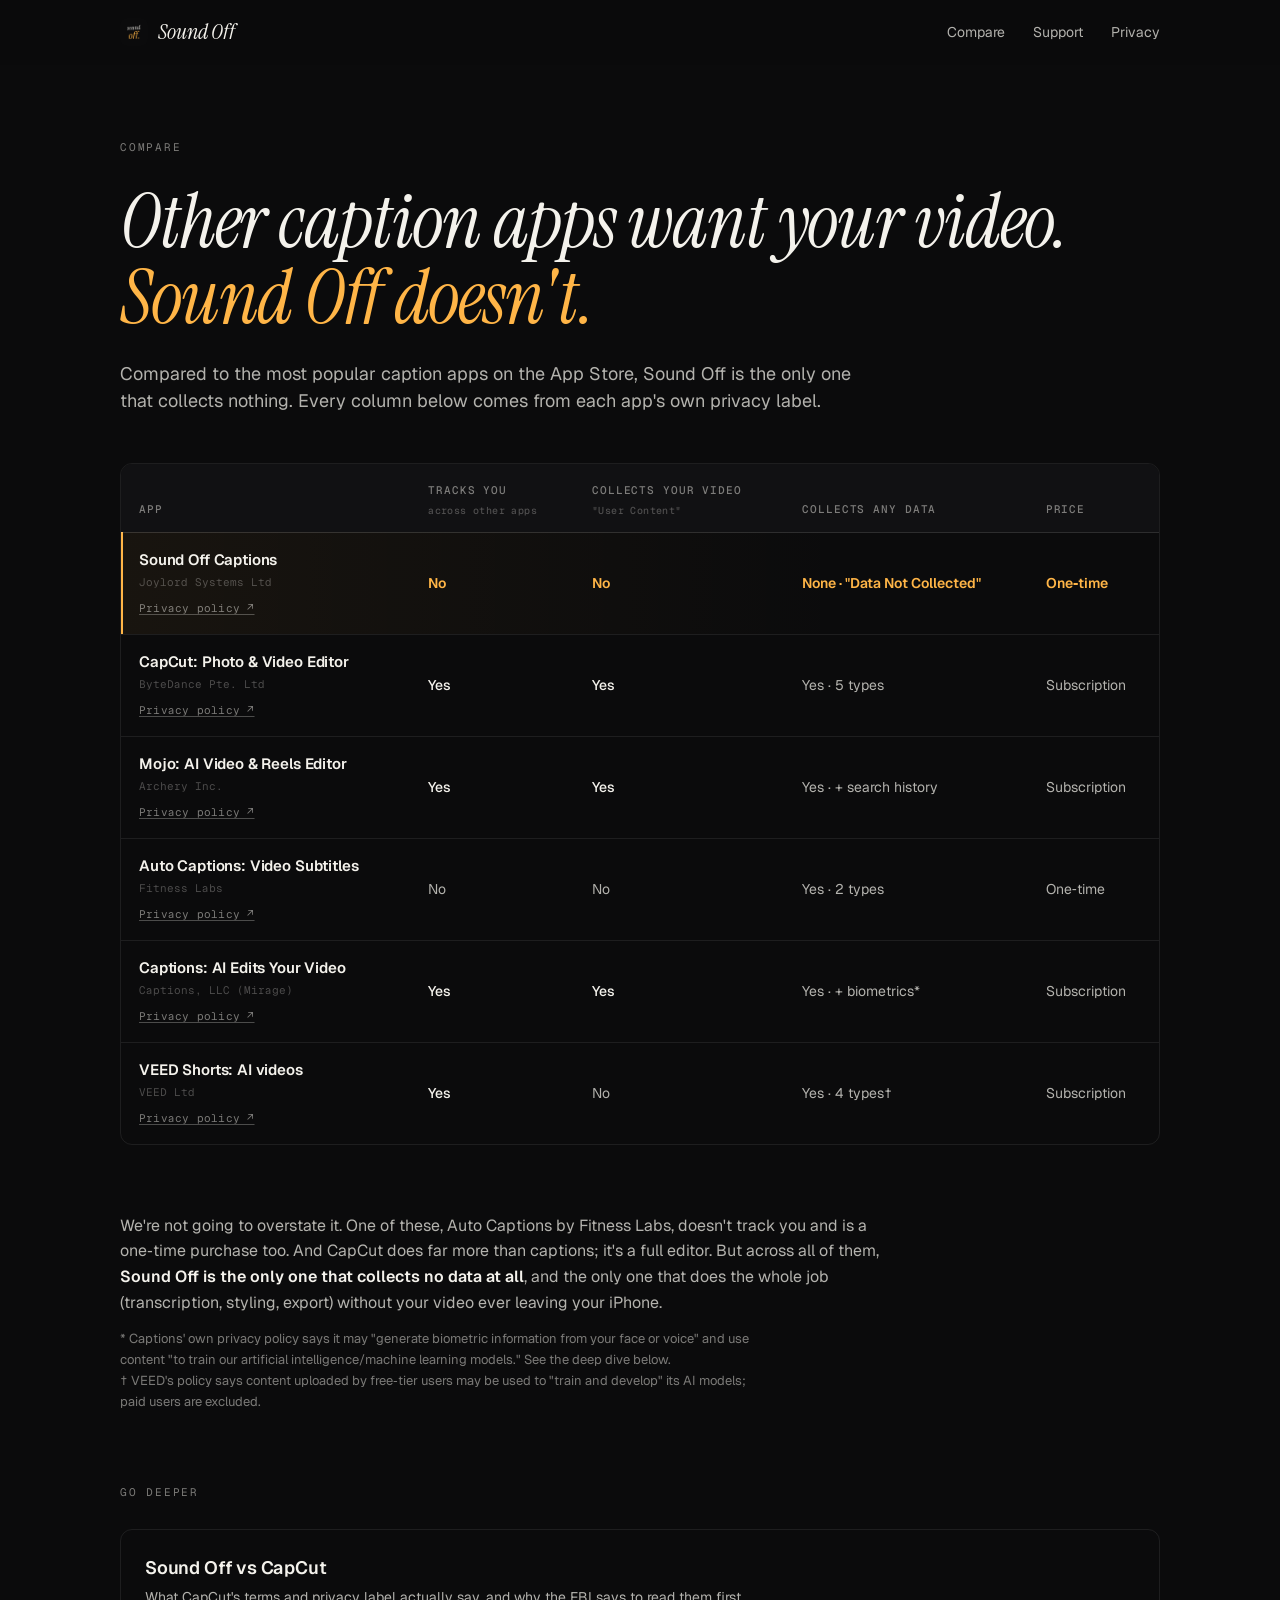
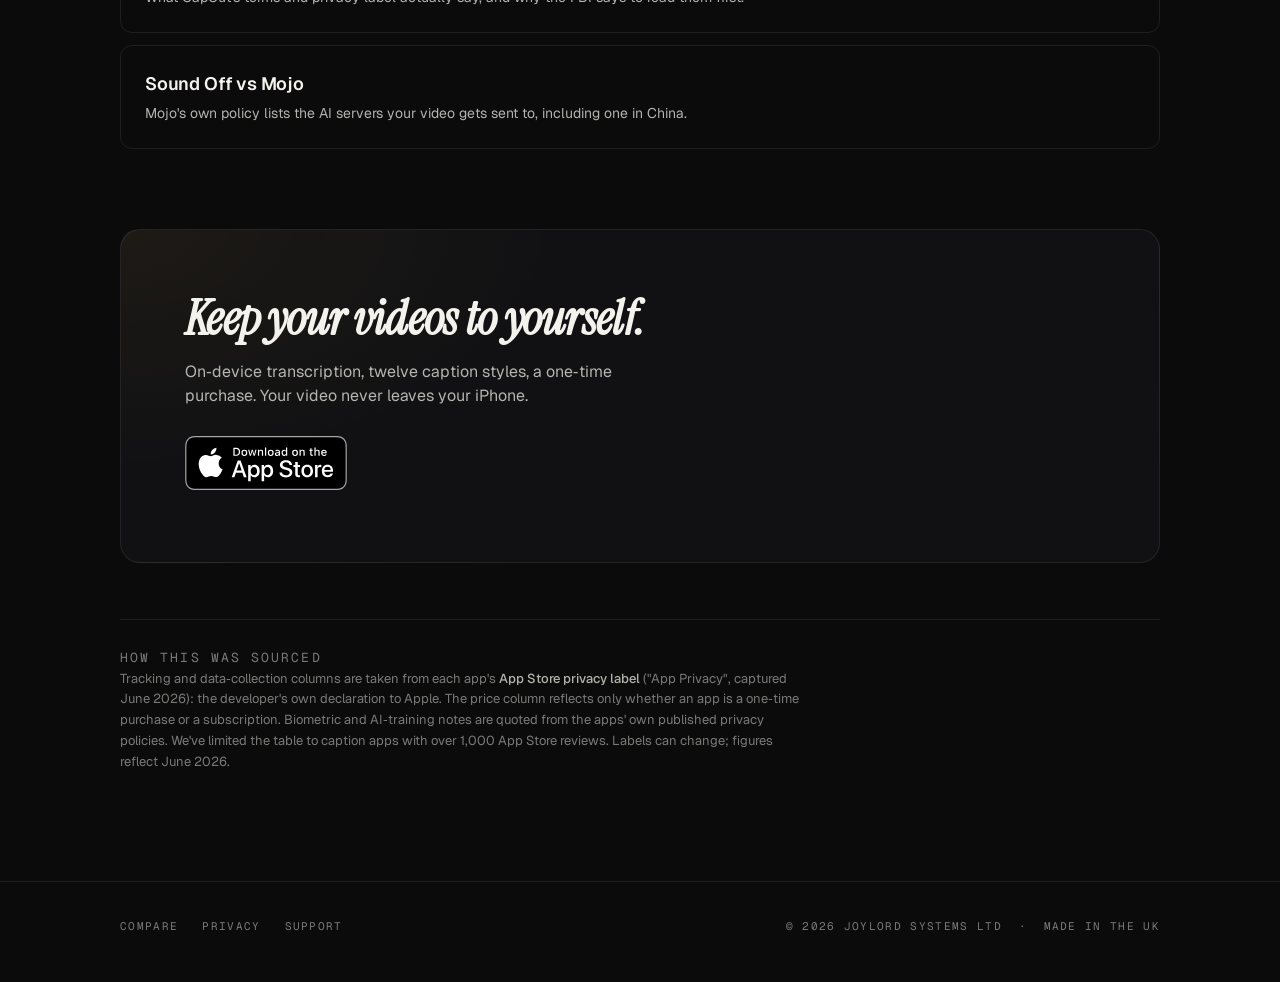
==== compare.html @ c76e5a75 "✨ Add competitor comparison pages: privacy matrix + vs CapCut + vs Mojo compare.html: sourced matrix" ====
<!doctype html>
<html lang="en">
<head>
  <meta charset="utf-8" />
  <meta name="viewport" content="width=device-width, initial-scale=1, viewport-fit=cover" />
  <title>How Sound Off compares to CapCut, Captions, Mojo and other caption apps</title>
  <meta name="description" content="Most caption apps track you, collect your video, or train AI on your content. Sound Off collects nothing and runs on your iPhone. A sourced comparison from each app's own App Store privacy label." />
  <meta name="theme-color" content="#0b0b0c" />

  <link rel="icon" href="app-icon.png" type="image/png" />
  <link rel="apple-touch-icon" href="app-icon.png" />

  <meta property="og:title" content="How Sound Off compares to other caption apps" />
  <meta property="og:description" content="Most caption apps track you, collect your video, or train AI on your content. Sound Off collects nothing. Sourced from each app's own App Store privacy label." />
  <meta property="og:type" content="website" />
  <meta property="og:url" content="https://soundoffcaptions.app/compare.html" />
  <meta name="twitter:card" content="summary" />

  <link rel="preconnect" href="https://fonts.googleapis.com" />
  <link rel="preconnect" href="https://fonts.gstatic.com" crossorigin />
  <link
    href="https://fonts.googleapis.com/css2?family=Geist:wght@400;500;600;700;800&family=Geist+Mono:wght@400;500&family=Instrument+Serif:ital@0;1&display=swap"
    rel="stylesheet"
  />
  <link rel="stylesheet" href="styles.css" />
</head>
<body>

  <header class="topbar">
    <div class="container topbar-inner">
      <a class="brand" href="/" aria-label="Sound Off home">
        <img class="brand-icon" src="app-icon.png" alt="" />
        <span class="brand-name">Sound&nbsp;Off</span>
      </a>
      <nav class="topnav" aria-label="Primary">
        <a href="compare.html" aria-current="page">Compare</a>
        <a href="support.html">Support</a>
        <a href="privacy.html">Privacy</a>
      </nav>
    </div>
  </header>

  <main class="cmp-shell" data-screen-label="Compare">
    <div class="container">

      <!-- Intro -->
      <p class="section-label">Compare</p>
      <h1 class="cmp-headline">Other caption apps want your video.<br /><span class="cmp-accent">Sound Off doesn't.</span></h1>
      <p class="cmp-lede">Compared to the most popular caption apps on the App&nbsp;Store, Sound Off is the only one that collects nothing. Every column below comes from each app's own privacy label.</p>

      <!-- Matrix -->
      <div class="cmp-scroll" role="region" aria-label="Caption app comparison" tabindex="0">
        <table class="cmp-table">
          <thead>
            <tr>
              <th scope="col" class="cmp-app-col">App</th>
              <th scope="col">Tracks you<span class="cmp-th-sub">across other apps</span></th>
              <th scope="col">Collects your video<span class="cmp-th-sub">"User Content"</span></th>
              <th scope="col">Collects any data</th>
              <th scope="col">Price</th>
            </tr>
          </thead>
          <tbody>
            <tr class="cmp-self">
              <th scope="row"><span class="cmp-name">Sound Off Captions</span><span class="cmp-dev">Joylord Systems Ltd</span><a class="cmp-policy" href="privacy.html">Privacy policy &#8599;</a></th>
              <td data-label="Tracks you"><span class="cmp-no">No</span></td>
              <td data-label="Collects your video"><span class="cmp-no">No</span></td>
              <td data-label="Collects any data"><span class="cmp-no">None &middot; "Data Not Collected"</span></td>
              <td data-label="Price"><span class="cmp-no">One&#8209;time</span></td>
            </tr>
            <tr>
              <th scope="row"><span class="cmp-name">CapCut: Photo &amp; Video Editor</span><span class="cmp-dev">ByteDance Pte. Ltd</span><a class="cmp-policy" href="https://www.capcut.com/clause/privacy-policy" target="_blank" rel="noopener">Privacy policy &#8599;</a></th>
              <td data-label="Tracks you"><span class="cmp-yes">Yes</span></td>
              <td data-label="Collects your video"><span class="cmp-yes">Yes</span></td>
              <td data-label="Collects any data">Yes &middot; 5 types</td>
              <td data-label="Price">Subscription</td>
            </tr>
            <tr>
              <th scope="row"><span class="cmp-name">Mojo: AI Video &amp; Reels Editor</span><span class="cmp-dev">Archery Inc.</span><a class="cmp-policy" href="https://mojo-app.com/privacy-policy/" target="_blank" rel="noopener">Privacy policy &#8599;</a></th>
              <td data-label="Tracks you"><span class="cmp-yes">Yes</span></td>
              <td data-label="Collects your video"><span class="cmp-yes">Yes</span></td>
              <td data-label="Collects any data">Yes &middot; + search history</td>
              <td data-label="Price">Subscription</td>
            </tr>
            <tr>
              <th scope="row"><span class="cmp-name">Auto Captions: Video Subtitles</span><span class="cmp-dev">Fitness Labs</span><a class="cmp-policy" href="https://braincake.net/pocketvideo_privacy.html" target="_blank" rel="noopener">Privacy policy &#8599;</a></th>
              <td data-label="Tracks you">No</td>
              <td data-label="Collects your video">No</td>
              <td data-label="Collects any data">Yes &middot; 2 types</td>
              <td data-label="Price">One&#8209;time</td>
            </tr>
            <tr>
              <th scope="row"><span class="cmp-name">Captions: AI Edits Your Video</span><span class="cmp-dev">Captions, LLC (Mirage)</span><a class="cmp-policy" href="https://mirage.app/legal/privacy-policy" target="_blank" rel="noopener">Privacy policy &#8599;</a></th>
              <td data-label="Tracks you"><span class="cmp-yes">Yes</span></td>
              <td data-label="Collects your video"><span class="cmp-yes">Yes</span></td>
              <td data-label="Collects any data">Yes &middot; + biometrics*</td>
              <td data-label="Price">Subscription</td>
            </tr>
            <tr>
              <th scope="row"><span class="cmp-name">VEED Shorts: AI videos</span><span class="cmp-dev">VEED Ltd</span><a class="cmp-policy" href="https://www.veed.io/privacy" target="_blank" rel="noopener">Privacy policy &#8599;</a></th>
              <td data-label="Tracks you"><span class="cmp-yes">Yes</span></td>
              <td data-label="Collects your video">No</td>
              <td data-label="Collects any data">Yes &middot; 4 types&dagger;</td>
              <td data-label="Price">Subscription</td>
            </tr>
          </tbody>
        </table>
      </div>

      <!-- Honest caveat -->
      <div class="cmp-fair">
        <p>We're not going to overstate it. One of these, Auto Captions by Fitness Labs, doesn't track you and is a one&#8209;time purchase too. And CapCut does far more than captions; it's a full editor. But across all of them, <strong>Sound Off is the only one that collects no data at all</strong>, and the only one that does the whole job (transcription, styling, export) without your video ever leaving your iPhone.</p>
        <p class="cmp-fair-note">* Captions' own privacy policy says it may "generate biometric information from your face or voice" and use content "to train our artificial intelligence/machine learning models." See the deep dive below.<br />&dagger; VEED's policy says content uploaded by free&#8209;tier users may be used to "train and develop" its AI models; paid users are excluded.</p>
      </div>

      <!-- Deep dives -->
      <div class="cmp-deeper">
        <h2 class="section-label">Go deeper</h2>
        <a class="cmp-link-row" href="vs-capcut.html">
          <span class="cmp-link-title">Sound Off vs CapCut</span>
          <span class="cmp-link-sub">What CapCut's terms and privacy label actually say, and why the FBI says to read them first.</span>
        </a>
        <a class="cmp-link-row" href="vs-mojo.html">
          <span class="cmp-link-title">Sound Off vs Mojo</span>
          <span class="cmp-link-sub">Mojo's own policy lists the AI servers your video gets sent to, including one in China.</span>
        </a>
      </div>

      <!-- CTA -->
      <section class="cmp-cta">
        <h2 class="cmp-cta-headline">Keep your videos to yourself.</h2>
        <p class="cmp-cta-sub">On&#8209;device transcription, twelve caption styles, a one&#8209;time purchase. Your video never leaves your iPhone.</p>
        <a class="appstore-badge" href="https://apps.apple.com/app/id6768448442" aria-label="Download Sound Off on the App Store">
          <img src="appstore-badge.svg" alt="Download on the App Store" width="162" height="54" />
        </a>
      </section>

      <!-- Sources -->
      <div class="cmp-sources">
        <p class="cmp-sources-label">How this was sourced</p>
        <p>Tracking and data&#8209;collection columns are taken from each app's <strong>App&nbsp;Store privacy label</strong> ("App Privacy", captured June&nbsp;2026): the developer's own declaration to Apple. The price column reflects only whether an app is a one&#8209;time purchase or a subscription. Biometric and AI&#8209;training notes are quoted from the apps' own published privacy policies. We've limited the table to caption apps with over 1,000 App&nbsp;Store reviews. Labels can change; figures reflect June&nbsp;2026.</p>
      </div>

    </div>
  </main>

  <footer class="footer">
    <div class="container footer-inner">
      <ul class="footer-links" style="list-style:none;margin:0;padding:0;">
        <li><a href="compare.html">Compare</a></li>
        <li><a href="privacy.html">Privacy</a></li>
        <li><a href="support.html">Support</a></li>
      </ul>
      <span>&copy; 2026 Joylord Systems Ltd&nbsp;&nbsp;&middot;&nbsp;&nbsp;Made in the UK</span>
    </div>
  </footer>

</body>
</html>
---- styles.css ----
/* SoundOff, soundoffcaptions.app
   Brand tokens lifted from design_handoff_clip_mvp/README.md.
   Plain CSS. No JS. No frameworks. */

:root {
  /* Colors */
  --bg:        #0b0b0c;
  --bg-1:      #111113;
  --bg-2:      #17171a;
  --bg-3:      #1f1f23;
  --line:      #ffffff14;   /* 0.08 */
  --line-2:    #ffffff24;   /* 0.14 */
  --ink:       #f4f2ec;
  --ink-2:     #f4f2ecb8;   /* 0.72 */
  --ink-3:     #f4f2ec7a;   /* 0.48 */
  --ink-4:     #f4f2ec47;   /* 0.28 */
  --accent:    #ffb547;
  --accent-ink:#111113;
  --pop:       #ffd83c;     /* caption emphasis */

  /* Radii */
  --r-chip:   4px;
  --r-input:  8px;
  --r-card:   12px;
  --r-sheet:  16px;
  --r-modal:  20px;

  /* Type */
  --sans:  "Geist", system-ui, -apple-system, "Helvetica Neue", Arial, sans-serif;
  --mono:  "Geist Mono", ui-monospace, "SF Mono", Menlo, Consolas, monospace;
  --serif: "Instrument Serif", "Iowan Old Style", "Georgia", serif;

  /* Spacing rhythm */
  --pad-x: clamp(20px, 4vw, 40px);
  --col-max: 1120px;
}

* { box-sizing: border-box; }
html, body { margin: 0; padding: 0; }
html { -webkit-text-size-adjust: 100%; }
body {
  background: var(--bg);
  color: var(--ink);
  font-family: var(--sans);
  font-size: 17px;
  line-height: 1.5;
  font-feature-settings: "ss01", "cv11";
  -webkit-font-smoothing: antialiased;
  -moz-osx-font-smoothing: grayscale;
  text-rendering: optimizeLegibility;
}

a { color: inherit; text-decoration: none; }
a:hover { color: var(--accent); }

img, svg { display: block; max-width: 100%; }

/* ---------- Layout shell ---------- */
.container {
  width: 100%;
  max-width: var(--col-max);
  margin: 0 auto;
  padding-left: var(--pad-x);
  padding-right: var(--pad-x);
}

/* ---------- Top bar ---------- */
.topbar {
  position: sticky;
  top: 0;
  z-index: 10;
  background: color-mix(in srgb, var(--bg) 88%, transparent);
  backdrop-filter: saturate(140%) blur(10px);
  -webkit-backdrop-filter: saturate(140%) blur(10px);
  border-bottom: 1px solid transparent;
}
.topbar-inner {
  display: flex;
  align-items: center;
  justify-content: space-between;
  height: 64px;
}
.brand {
  display: inline-flex;
  align-items: center;
  gap: 10px;
  color: var(--ink);
}
.brand-icon {
  width: 28px;
  height: 28px;
  border-radius: 7px;
  display: inline-block;
  flex: none;
  object-fit: cover;
}
.brand-name {
  font-family: var(--serif);
  font-style: italic;
  font-size: 22px;
  line-height: 1;
  letter-spacing: -0.005em;
  color: var(--ink);
}
.topnav {
  display: flex;
  gap: 28px;
  align-items: center;
  font-size: 14px;
  color: var(--ink-2);
}
.topnav a:hover { color: var(--accent); }

/* ---------- Hero ---------- */
.hero {
  padding-top: clamp(56px, 9vh, 120px);
  padding-bottom: clamp(56px, 8vh, 96px);
  min-height: 88vh;
  display: flex;
  align-items: center;
}
.hero-grid {
  display: grid;
  grid-template-columns: 1.05fr 0.95fr;
  gap: clamp(40px, 6vw, 96px);
  align-items: center;
  width: 100%;
}
.hero-eyebrow {
  font-family: var(--mono);
  font-size: 11px;
  letter-spacing: 0.16em;
  text-transform: uppercase;
  color: var(--ink-3);
  margin-bottom: 28px;
}
.wordmark {
  font-family: var(--serif);
  font-style: italic;
  font-weight: 400;
  font-size: clamp(72px, 11vw, 132px);
  line-height: 0.92;
  letter-spacing: -0.015em;
  color: var(--ink);
  margin: 0 0 28px;
}
.wordmark .amp { color: var(--accent); }
.hero-tagline {
  font-size: clamp(20px, 2.1vw, 26px);
  line-height: 1.35;
  letter-spacing: -0.01em;
  color: var(--ink);
  max-width: 28ch;
  margin: 0 0 14px;
  text-wrap: balance;
}
.hero-sub {
  font-size: 16px;
  color: var(--ink-2);
  max-width: 38ch;
  margin: 0 0 40px;
}
.hero-ctas {
  display: flex;
  flex-wrap: wrap;
  align-items: center;
  gap: 20px;
}
.appstore-badge {
  display: inline-block;
  height: 54px;
  border-radius: 10px;
  transition: transform 0.2s ease, filter 0.2s ease;
}
.appstore-badge:hover { transform: translateY(-1px); filter: brightness(1.05); }
.hero-price {
  font-family: var(--mono);
  font-size: 11px;
  letter-spacing: 0.16em;
  text-transform: uppercase;
  color: var(--ink-3);
}
.hero-price strong {
  color: var(--ink-2);
  font-weight: 500;
}

/* ---------- Phone mockup ---------- */
.phone-wrap {
  display: flex;
  justify-content: center;
  align-items: center;
  position: relative;
}
.phone-wrap::before {
  /* soft warm halo behind the device, sits at the bottom-left like raking light */
  content: "";
  position: absolute;
  inset: 0;
  background: radial-gradient(48% 38% at 30% 70%, #ffb54720, transparent 70%);
  filter: blur(20px);
  z-index: 0;
  pointer-events: none;
}
.phone {
  position: relative;
  z-index: 1;
  width: 320px;
  height: 660px;
  background: #050505;
  border-radius: 46px;
  padding: 11px;
  box-shadow:
    0 0 0 1px #ffffff10,
    0 30px 60px -20px rgba(0,0,0,0.7),
    0 14px 32px -16px rgba(0,0,0,0.6);
}
.phone-screen {
  position: relative;
  width: 100%;
  height: 100%;
  background: var(--bg);
  border-radius: 36px;
  overflow: hidden;
  display: flex;
  flex-direction: column;
}
.phone-screenshot {
  width: 100%;
  height: 100%;
  object-fit: cover;
  display: block;
}
.phone-status {
  height: 44px;
  position: relative;
  padding: 0 24px;
  display: flex;
  align-items: center;
  justify-content: space-between;
  font-family: var(--sans);
  font-weight: 600;
  font-size: 13px;
  color: var(--ink);
  flex: none;
}
.phone-notch {
  position: absolute;
  left: 50%;
  top: 9px;
  transform: translateX(-50%);
  width: 96px;
  height: 28px;
  background: #000;
  border-radius: 16px;
}
.phone-status-icons {
  display: flex;
  gap: 5px;
  align-items: center;
  color: var(--ink);
}
.phone-status-icons .bars,
.phone-status-icons .wifi,
.phone-status-icons .batt {
  display: inline-block;
}
.phone-status-icons .batt {
  width: 22px;
  height: 11px;
  border: 1px solid var(--ink);
  border-radius: 3px;
  position: relative;
  padding: 1px;
}
.phone-status-icons .batt::before {
  content: "";
  display: block;
  width: 70%;
  height: 100%;
  background: var(--ink);
  border-radius: 1px;
}
.phone-status-icons .batt::after {
  content: "";
  position: absolute;
  right: -3px;
  top: 3px;
  width: 2px;
  height: 5px;
  background: var(--ink);
  border-radius: 0 1px 1px 0;
}

/* Editor, top bar */
.ed-topbar {
  display: flex;
  align-items: center;
  justify-content: space-between;
  padding: 10px 14px;
  flex: none;
}
.ed-back {
  color: var(--ink-2);
  font-size: 20px;
  line-height: 1;
}
.ed-projname {
  font-family: var(--sans);
  font-weight: 600;
  font-size: 14px;
  letter-spacing: -0.005em;
  color: var(--ink);
}
.ed-export {
  font-family: var(--sans);
  font-weight: 600;
  font-size: 12px;
  background: var(--accent);
  color: var(--accent-ink);
  padding: 6px 11px;
  border-radius: 999px;
  letter-spacing: -0.005em;
}

/* Editor, video preview */
.ed-video {
  position: relative;
  margin: 4px 12px 0;
  border-radius: 14px;
  overflow: hidden;
  flex: 1 1 auto;
  background:
    radial-gradient(60% 50% at 50% 35%, #2a2018 0%, #0a0a0a 70%);
}
/* Procedural talking-head poster: shoulders + head silhouette + warm key light */
.ed-poster {
  position: absolute;
  inset: 0;
  background:
    radial-gradient(38% 28% at 50% 36%, #c79068 0%, #6a4a36 35%, transparent 70%),
    radial-gradient(60% 50% at 50% 110%, #2b211a 0%, transparent 60%),
    linear-gradient(180deg, #1a1310 0%, #0a0808 100%);
}
.ed-poster::before {
  /* head silhouette */
  content: "";
  position: absolute;
  left: 50%;
  top: 26%;
  transform: translateX(-50%);
  width: 86px;
  height: 102px;
  border-radius: 50% 50% 46% 46% / 55% 55% 45% 45%;
  background: radial-gradient(50% 50% at 35% 35%, #9a6a48 0%, #5a3a26 70%, #2a1c12 100%);
  box-shadow: inset -10px -6px 24px #1a0e08;
}
.ed-poster::after {
  /* shoulders */
  content: "";
  position: absolute;
  left: 50%;
  bottom: -12%;
  transform: translateX(-50%);
  width: 220%;
  height: 60%;
  border-radius: 50% 50% 0 0;
  background: linear-gradient(180deg, #1a1410 0%, #0c0907 100%);
}
.ed-vignette {
  position: absolute;
  inset: 0;
  background: radial-gradient(80% 60% at 50% 40%, transparent 60%, rgba(0,0,0,0.55) 100%);
  pointer-events: none;
}

/* Caption overlay, Pop Yellow */
.ed-caption {
  position: absolute;
  left: 50%;
  bottom: 32%;
  transform: translateX(-50%);
  display: flex;
  flex-wrap: wrap;
  justify-content: center;
  gap: 6px;
  width: 86%;
  font-family: var(--sans);
  font-weight: 800;
  font-size: 26px;
  line-height: 1;
  letter-spacing: -0.02em;
  text-transform: uppercase;
  color: #fff;
  filter: drop-shadow(0 2px 0 rgba(0,0,0,0.6));
}
.ed-caption span {
  -webkit-text-stroke: 2px #000;
  paint-order: stroke fill;
  display: inline-block;
}
.ed-caption span.active {
  color: var(--pop);
  transform: scale(1.08);
}

/* Scrubber */
.ed-scrub {
  position: absolute;
  left: 12px;
  right: 12px;
  bottom: 12px;
  display: flex;
  align-items: center;
  gap: 10px;
  padding: 8px 12px;
  background: rgba(10,10,10,0.6);
  backdrop-filter: blur(8px);
  -webkit-backdrop-filter: blur(8px);
  border-radius: 999px;
  border: 1px solid #ffffff14;
}
.ed-play {
  width: 18px;
  height: 18px;
  border-radius: 50%;
  display: grid;
  place-items: center;
  flex: none;
  color: var(--ink);
}
.ed-play::before {
  content: "";
  width: 0;
  height: 0;
  border-left: 8px solid currentColor;
  border-top: 5px solid transparent;
  border-bottom: 5px solid transparent;
  margin-left: 2px;
}
.ed-track {
  position: relative;
  flex: 1 1 auto;
  height: 4px;
  background: #ffffff1f;
  border-radius: 2px;
}
.ed-track::before {
  content: "";
  position: absolute;
  inset: 0 62% 0 0;
  background: var(--ink);
  border-radius: 2px;
}
.ed-thumb {
  position: absolute;
  left: 38%;
  top: 50%;
  width: 9px;
  height: 9px;
  border-radius: 50%;
  background: #fff;
  transform: translate(-50%, -50%);
  box-shadow: 0 0 0 1.5px rgba(0,0,0,0.5);
}
.ed-time {
  font-family: var(--mono);
  font-size: 10px;
  letter-spacing: 0.04em;
  color: var(--ink-2);
  flex: none;
}

/* Transcript + style strips beneath video */
.ed-strips {
  flex: none;
  padding: 12px 12px 14px;
  display: flex;
  flex-direction: column;
  gap: 10px;
  overflow: hidden;
}
.ed-transcript {
  display: flex;
  gap: 6px;
  overflow: hidden;
}
.ed-chunk {
  font-family: var(--sans);
  font-weight: 500;
  font-size: 12px;
  color: var(--ink-2);
  padding: 6px 10px;
  border-radius: 999px;
  background: var(--bg-2);
  border: 0.5px solid var(--line);
  white-space: nowrap;
}
.ed-chunk.sel {
  color: var(--ink);
  border-color: var(--accent);
  background: #ffb54712;
}
.ed-style-row {
  display: flex;
  gap: 8px;
  overflow: hidden;
}
.ed-style-tile {
  flex: none;
  width: 84px;
  height: 56px;
  border-radius: 8px;
  background: #15110b;
  border: 0.5px solid var(--line);
  position: relative;
  display: grid;
  place-items: center;
  font-family: var(--sans);
  font-weight: 800;
  font-size: 12px;
  letter-spacing: -0.02em;
  color: #fff;
  text-transform: uppercase;
  -webkit-text-stroke: 1.4px #000;
  paint-order: stroke fill;
}
.ed-style-tile.active { border-color: var(--accent); }
.ed-style-tile .pop { color: var(--pop); }
.ed-style-tile.kara {
  background: #0d1316;
  color: #fff;
  -webkit-text-stroke: 0;
}
.ed-style-tile.kara .hl { color: #7be8ff; }
.ed-style-tile.mini {
  background: #0e0e10;
  font-size: 9px;
  letter-spacing: 0;
  text-transform: none;
  -webkit-text-stroke: 0;
  font-weight: 500;
  color: var(--ink-2);
}

/* Phone home indicator */
.phone-home {
  position: absolute;
  left: 50%;
  bottom: 6px;
  transform: translateX(-50%);
  width: 110px;
  height: 4px;
  border-radius: 2px;
  background: var(--ink);
  opacity: 0.85;
}

/* ---------- On-device strip (under hero) ---------- */
.ondevice {
  border-top: 1px solid var(--line);
  border-bottom: 1px solid var(--line);
}
.ondevice-inner {
  display: flex;
  align-items: center;
  justify-content: center;
  gap: 36px;
  flex-wrap: wrap;
  padding: 22px 0;
  font-family: var(--mono);
  font-size: 11px;
  letter-spacing: 0.16em;
  text-transform: uppercase;
  color: var(--ink-3);
}
.ondevice-inner .dot {
  width: 4px;
  height: 4px;
  background: var(--ink-4);
  border-radius: 50%;
  display: inline-block;
}

/* ---------- Features ---------- */
.features {
  padding: clamp(96px, 14vh, 160px) 0 clamp(80px, 12vh, 140px);
}
.section-label {
  font-family: var(--mono);
  font-size: 11px;
  letter-spacing: 0.16em;
  text-transform: uppercase;
  color: var(--ink-3);
  margin-bottom: 28px;
}
.section-lede {
  font-family: var(--serif);
  font-style: italic;
  font-size: clamp(32px, 4.4vw, 52px);
  line-height: 1.08;
  letter-spacing: -0.015em;
  color: var(--ink);
  max-width: 22ch;
  margin: 0 0 80px;
  text-wrap: balance;
}
.feature-grid {
  display: grid;
  grid-template-columns: repeat(3, 1fr);
  gap: clamp(28px, 4vw, 56px);
  align-items: start;
}
.feature {
  display: flex;
  flex-direction: column;
  gap: 16px;
  padding-top: 24px;
  border-top: 1px solid var(--line);
}
.feature-num {
  font-family: var(--mono);
  font-size: 11px;
  letter-spacing: 0.16em;
  color: var(--ink-3);
}
.feature-title {
  font-family: var(--sans);
  font-weight: 600;
  font-size: 22px;
  line-height: 1.2;
  letter-spacing: -0.015em;
  color: var(--ink);
  margin: 0;
}
.feature-title .accent-underline {
  background-image: linear-gradient(var(--accent), var(--accent));
  background-repeat: no-repeat;
  background-size: 100% 2px;
  background-position: 0 100%;
  padding-bottom: 2px;
}
.feature-body {
  font-size: 15px;
  line-height: 1.5;
  color: var(--ink-2);
  margin: 0;
  max-width: 32ch;
}

/* ---------- CTA band ---------- */
.cta {
  padding: clamp(80px, 12vh, 140px) 0;
  border-top: 1px solid var(--line);
  text-align: left;
}
.cta-inner {
  display: grid;
  grid-template-columns: 1.1fr 1fr;
  gap: clamp(40px, 6vw, 96px);
  align-items: center;
}
.cta-headline {
  font-family: var(--serif);
  font-style: italic;
  font-size: clamp(40px, 5.4vw, 68px);
  line-height: 1.02;
  letter-spacing: -0.02em;
  color: var(--ink);
  margin: 0 0 24px;
  text-wrap: balance;
}
.cta-sub {
  font-size: 17px;
  color: var(--ink-2);
  max-width: 36ch;
  margin: 0 0 32px;
}
.cta-row {
  display: flex;
  flex-wrap: wrap;
  gap: 24px;
  align-items: center;
}
.cta-price {
  display: flex;
  flex-direction: column;
  gap: 6px;
  align-items: flex-end;
  text-align: right;
}
.cta-price-amount {
  font-family: var(--sans);
  font-weight: 600;
  font-size: clamp(48px, 6.5vw, 84px);
  line-height: 1;
  color: var(--ink);
  letter-spacing: -0.02em;
}
.cta-price-meta {
  font-family: var(--mono);
  font-size: 11px;
  letter-spacing: 0.16em;
  text-transform: uppercase;
  color: var(--ink-3);
}

/* ---------- Footer ---------- */
.footer {
  border-top: 1px solid var(--line);
  padding: 36px 0 48px;
}

/* ---------- Doc pages (privacy / support) ---------- */
.doc-shell {
  padding: clamp(56px, 9vh, 120px) 0 clamp(80px, 12vh, 140px);
}
.doc {
  max-width: 640px;
  margin: 0 auto;
}
.doc-eyebrow {
  font-family: var(--mono);
  font-size: 11px;
  letter-spacing: 0.16em;
  text-transform: uppercase;
  color: var(--ink-3);
  margin: 0 0 24px;
}
.doc h1 {
  font-family: var(--serif);
  font-style: italic;
  font-weight: 400;
  font-size: clamp(56px, 8vw, 88px);
  line-height: 0.95;
  letter-spacing: -0.015em;
  color: var(--ink);
  margin: 0 0 14px;
}
.doc-meta {
  font-family: var(--mono);
  font-size: 11px;
  letter-spacing: 0.14em;
  text-transform: uppercase;
  color: var(--ink-3);
  margin: 0 0 40px;
}
.doc-lede {
  font-size: 20px;
  line-height: 1.45;
  letter-spacing: -0.005em;
  color: var(--ink);
  margin: 0 0 56px;
  text-wrap: pretty;
  padding-bottom: 40px;
  border-bottom: 1px solid var(--line);
}
.doc h2 {
  font-family: var(--sans);
  font-weight: 600;
  font-size: 22px;
  line-height: 1.25;
  letter-spacing: -0.015em;
  color: var(--ink);
  margin: 56px 0 16px;
  /* Pad scroll-target so the sticky topbar (64px) doesn't cover it */
  scroll-margin-top: 84px;
}
.doc h2:first-of-type { margin-top: 0; }
.doc p {
  font-size: 16px;
  line-height: 1.6;
  color: var(--ink-2);
  margin: 0 0 16px;
  text-wrap: pretty;
}
.doc p strong { color: var(--ink); font-weight: 500; }
.doc a {
  color: var(--ink);
  text-decoration: underline;
  text-decoration-color: var(--ink-3);
  text-underline-offset: 3px;
  text-decoration-thickness: 1px;
}
.doc a:hover {
  color: var(--accent);
  text-decoration-color: var(--accent);
}
.doc ul {
  margin: 0 0 16px;
  padding: 0;
  list-style: none;
}
.doc ul li {
  font-size: 16px;
  line-height: 1.55;
  color: var(--ink-2);
  padding-left: 22px;
  position: relative;
  margin-bottom: 12px;
}
.doc ul li::before {
  content: "";
  position: absolute;
  left: 4px;
  top: 0.7em;
  width: 6px;
  height: 1px;
  background: var(--ink-4);
}

/* Support mini-nav (anchored question list) */
.doc-nav {
  margin: 0 0 64px;
  padding: 28px 0;
  border-top: 1px solid var(--line);
  border-bottom: 1px solid var(--line);
}
.doc-nav-label {
  font-family: var(--mono);
  font-size: 11px;
  letter-spacing: 0.16em;
  text-transform: uppercase;
  color: var(--ink-3);
  margin: 0 0 18px;
}
.doc-nav ol {
  list-style: none;
  margin: 0;
  padding: 0;
  display: grid;
  grid-template-columns: auto 1fr;
  column-gap: 16px;
  row-gap: 10px;
}
.doc-nav ol li {
  display: contents;
}
.doc-nav ol .num {
  font-family: var(--mono);
  font-size: 11px;
  letter-spacing: 0.12em;
  color: var(--ink-4);
  padding-top: 4px;
  text-align: right;
}
.doc-nav ol a {
  font-family: var(--sans);
  font-size: 15px;
  line-height: 1.45;
  color: var(--ink-2);
  text-decoration: none;
  letter-spacing: -0.005em;
}
.doc-nav ol a:hover { color: var(--accent); }

/* FAQ question = doc h2 styled normally; preserve scroll offset already set. */
.doc .faq + .faq { margin-top: 56px; }
.doc .faq h2 { margin-top: 0; }

@media (max-width: 560px) {
  .doc h1 { font-size: 48px; }
  .doc-lede { font-size: 18px; }
  .doc-nav ol { grid-template-columns: 1fr; }
  .doc-nav ol .num { display: none; }
}
.footer-inner {
  display: flex;
  align-items: center;
  justify-content: space-between;
  gap: 24px;
  flex-wrap: wrap;
  font-family: var(--mono);
  font-size: 11px;
  letter-spacing: 0.12em;
  text-transform: uppercase;
  color: var(--ink-3);
}
.footer-links {
  display: flex;
  gap: 24px;
}
.footer-links a:hover { color: var(--accent); }

/* ---------- Responsive ---------- */
@media (max-width: 900px) {
  .hero-grid {
    grid-template-columns: 1fr;
    gap: 56px;
  }
  .hero {
    min-height: 0;
    padding-top: 48px;
    padding-bottom: 64px;
  }
  .feature-grid {
    grid-template-columns: 1fr;
    gap: 28px;
  }
  .feature { padding-top: 20px; }
  .cta-inner {
    grid-template-columns: 1fr;
    gap: 40px;
  }
  .cta-price { align-items: flex-start; text-align: left; }
  .footer-inner { flex-direction: column; align-items: flex-start; }
  .topnav { gap: 20px; }
}

@media (max-width: 560px) {
  .wordmark { font-size: clamp(64px, 18vw, 96px); }
  .hero-tagline { font-size: 22px; }
  .ondevice-inner { gap: 18px; }
  .ondevice-inner .dot { display: none; }
  .phone {
    width: 280px;
    height: 580px;
    border-radius: 40px;
    padding: 9px;
  }
  .phone-screen { border-radius: 32px; }
  .ed-caption { font-size: 22px; }
}

/* ---------- Compare page ---------- */
.cmp-shell { padding: clamp(48px, 7vh, 96px) 0 clamp(80px, 12vh, 140px); }
.cmp-headline {
  font-family: var(--serif);
  font-style: italic;
  font-weight: 400;
  font-size: clamp(40px, 6vw, 76px);
  line-height: 1.0;
  letter-spacing: -0.015em;
  color: var(--ink);
  margin: 0 0 24px;
  text-wrap: balance;
}
.cmp-accent { color: var(--accent); }
.cmp-lede {
  font-size: 18px;
  line-height: 1.55;
  color: var(--ink-2);
  max-width: 62ch;
  margin: 0 0 48px;
  text-wrap: pretty;
}

/* Matrix */
.cmp-scroll {
  overflow-x: auto;
  -webkit-overflow-scrolling: touch;
  border: 1px solid var(--line);
  border-radius: var(--r-card);
}
.cmp-table {
  width: 100%;
  border-collapse: collapse;
  font-size: 14px;
  min-width: 720px;
}
.cmp-table thead th {
  text-align: left;
  vertical-align: bottom;
  font-family: var(--mono);
  font-weight: 500;
  font-size: 11px;
  letter-spacing: 0.08em;
  text-transform: uppercase;
  color: var(--ink-3);
  padding: 18px 18px 14px;
  border-bottom: 1px solid var(--line-2);
  background: var(--bg-1);
}
.cmp-th-sub {
  display: block;
  margin-top: 4px;
  font-size: 10px;
  letter-spacing: 0.04em;
  text-transform: none;
  color: var(--ink-4);
}
.cmp-app-col { min-width: 230px; }
.cmp-table tbody th {
  text-align: left;
  font-weight: 400;
  padding: 16px 18px;
  border-bottom: 1px solid var(--line);
  vertical-align: middle;
}
.cmp-table tbody td {
  padding: 16px 18px;
  border-bottom: 1px solid var(--line);
  color: var(--ink-2);
  vertical-align: middle;
}
.cmp-table tbody tr:last-child th,
.cmp-table tbody tr:last-child td { border-bottom: 0; }
.cmp-name {
  display: block;
  font-family: var(--sans);
  font-weight: 600;
  font-size: 15px;
  letter-spacing: -0.01em;
  color: var(--ink);
}
.cmp-dev {
  display: block;
  margin-top: 3px;
  font-family: var(--mono);
  font-size: 11px;
  color: var(--ink-4);
}
.cmp-policy {
  display: inline-block;
  margin-top: 9px;
  font-family: var(--mono);
  font-size: 11px;
  letter-spacing: 0.02em;
  color: var(--ink-3);
  text-decoration: underline;
  text-decoration-color: var(--ink-4);
  text-underline-offset: 2px;
}
.cmp-policy:hover { color: var(--accent); text-decoration-color: var(--accent); }
.cmp-yes { color: var(--ink); font-weight: 500; }
.cmp-no { color: var(--accent); font-weight: 600; }
.cmp-self {
  background:
    linear-gradient(90deg, #ffb5470e, transparent 70%);
  box-shadow: inset 2px 0 0 var(--accent);
}
.cmp-self th, .cmp-self td { border-bottom-color: var(--line-2); }

/* Fair caveat */
.cmp-fair {
  margin: 40px 0 0;
  padding: 28px 0 0;
}
.cmp-fair p {
  font-size: 16px;
  line-height: 1.6;
  color: var(--ink-2);
  max-width: 70ch;
  margin: 0 0 14px;
  text-wrap: pretty;
}
.cmp-fair p strong { color: var(--ink); font-weight: 600; }
.cmp-fair-note {
  font-size: 13px !important;
  color: var(--ink-3) !important;
}

/* Deep-dive links */
.cmp-deeper { margin-top: 72px; }
.cmp-link-row {
  display: block;
  padding: 24px;
  border: 1px solid var(--line);
  border-radius: var(--r-card);
  transition: border-color 0.2s ease, background 0.2s ease;
}
.cmp-link-row + .cmp-link-row { margin-top: 12px; }
.cmp-link-row:hover {
  border-color: var(--line-2);
  background: var(--bg-1);
  color: inherit;
}
.cmp-link-title {
  display: block;
  font-family: var(--sans);
  font-weight: 600;
  font-size: 18px;
  letter-spacing: -0.01em;
  color: var(--ink);
}
.cmp-link-sub {
  display: block;
  margin-top: 6px;
  font-size: 14px;
  color: var(--ink-2);
}

/* CTA */
.cmp-cta {
  margin-top: 80px;
  padding: clamp(40px, 6vw, 64px);
  border: 1px solid var(--line);
  border-radius: var(--r-modal);
  background:
    radial-gradient(70% 120% at 0% 0%, #ffb5470e, transparent 60%),
    var(--bg-1);
  text-align: left;
}
.cmp-cta-headline {
  font-family: var(--serif);
  font-style: italic;
  font-size: clamp(30px, 4.4vw, 48px);
  line-height: 1.05;
  letter-spacing: -0.015em;
  color: var(--ink);
  margin: 0 0 16px;
  text-wrap: balance;
}
.cmp-cta-sub {
  font-size: 16px;
  color: var(--ink-2);
  max-width: 44ch;
  margin: 0 0 28px;
}

/* Sources */
.cmp-sources {
  margin-top: 56px;
  padding-top: 28px;
  border-top: 1px solid var(--line);
}
.cmp-sources-label {
  font-family: var(--mono);
  font-size: 11px;
  letter-spacing: 0.16em;
  text-transform: uppercase;
  color: var(--ink-3);
  margin: 0 0 14px;
}
.cmp-sources p {
  font-size: 13px;
  line-height: 1.6;
  color: var(--ink-3);
  max-width: 76ch;
  margin: 0;
}
.cmp-sources strong { color: var(--ink-2); font-weight: 500; }

/* Stacked table on narrow screens */
@media (max-width: 700px) {
  .cmp-scroll { border: 0; border-radius: 0; overflow-x: visible; }
  .cmp-table { min-width: 0; }
  .cmp-table thead { display: none; }
  .cmp-table, .cmp-table tbody, .cmp-table tr, .cmp-table th, .cmp-table td { display: block; }
  .cmp-table tr {
    border: 1px solid var(--line);
    border-radius: var(--r-card);
    margin-bottom: 14px;
    padding: 6px 0;
  }
  .cmp-self { box-shadow: inset 3px 0 0 var(--accent); }
  .cmp-table tbody th { border-bottom: 1px solid var(--line); padding-bottom: 14px; }
  .cmp-table tbody td {
    display: flex;
    justify-content: space-between;
    gap: 16px;
    border-bottom: 0;
    padding: 9px 18px;
    text-align: right;
  }
  .cmp-table tbody td::before {
    content: attr(data-label);
    font-family: var(--mono);
    font-size: 11px;
    letter-spacing: 0.04em;
    text-transform: uppercase;
    color: var(--ink-4);
    text-align: left;
  }
}

/* ---------- vs- page ---------- */
.vs-shell { padding: clamp(48px, 7vh, 96px) 0 clamp(80px, 12vh, 140px); }
.vs-crumb { color: var(--ink-3); }
.vs-crumb:hover { color: var(--accent); }
.vs-headline {
  font-family: var(--serif);
  font-style: italic;
  font-weight: 400;
  font-size: clamp(48px, 8vw, 88px);
  line-height: 0.96;
  letter-spacing: -0.015em;
  color: var(--ink);
  margin: 0 0 24px;
}
.vs-lede {
  font-size: 20px;
  line-height: 1.5;
  color: var(--ink);
  max-width: 50ch;
  margin: 0 0 16px;
  text-wrap: pretty;
}
.vs-section {
  margin-top: clamp(56px, 9vh, 104px);
  padding-top: clamp(40px, 6vh, 64px);
  border-top: 1px solid var(--line);
}
.vs-section-lede {
  font-size: 18px;
  line-height: 1.5;
  color: var(--ink);
  max-width: 60ch;
  margin: 0 0 28px;
  text-wrap: pretty;
}
.vs-body {
  font-size: 16px;
  line-height: 1.6;
  color: var(--ink-2);
  max-width: 64ch;
  margin: 0 0 18px;
  text-wrap: pretty;
}
.vs-body strong { color: var(--ink); font-weight: 600; }

/* Privacy label cards */
.vs-labels {
  display: grid;
  grid-template-columns: 1fr 1fr;
  gap: 20px;
  margin: 8px 0 20px;
}
.vs-label {
  border: 1px solid var(--line);
  border-radius: var(--r-card);
  padding: 24px;
  background: var(--bg-1);
}
.vs-label-good { box-shadow: inset 0 0 0 1px #ffb54730; border-color: #ffb54740; }
.vs-label-app {
  font-family: var(--sans);
  font-weight: 600;
  font-size: 16px;
  color: var(--ink);
  margin: 0 0 18px;
}
.vs-label-app span {
  display: block;
  margin-top: 3px;
  font-family: var(--mono);
  font-weight: 400;
  font-size: 11px;
  color: var(--ink-4);
}
.vs-label-dl { margin: 0; }
.vs-label-dl dt {
  font-family: var(--mono);
  font-size: 11px;
  letter-spacing: 0.1em;
  text-transform: uppercase;
  color: var(--ink-3);
  margin-top: 16px;
}
.vs-label-dl dt:first-child { margin-top: 0; }
.vs-label-dl dd {
  margin: 6px 0 0;
  font-size: 15px;
  line-height: 1.45;
  color: var(--ink);
}
.vs-label-good .vs-label-dl dd { color: var(--accent); font-weight: 500; }
.vs-label-foot {
  margin: 20px 0 0;
  font-family: var(--mono);
  font-size: 10px;
  letter-spacing: 0.08em;
  text-transform: uppercase;
  color: var(--ink-4);
}
.vs-caption {
  font-size: 14px;
  line-height: 1.55;
  color: var(--ink-3);
  max-width: 64ch;
  margin: 0;
}

/* Quote */
.vs-quote {
  margin: 0 0 24px;
  padding: 24px 28px;
  border-left: 2px solid var(--accent);
  background: var(--bg-1);
  border-radius: 0 var(--r-card) var(--r-card) 0;
}
.vs-quote p {
  font-size: 17px;
  line-height: 1.55;
  color: var(--ink);
  margin: 0 0 14px;
  text-wrap: pretty;
}
.vs-quote strong { font-weight: 600; }
.vs-quote cite {
  font-family: var(--mono);
  font-style: normal;
  font-size: 11px;
  letter-spacing: 0.1em;
  text-transform: uppercase;
  color: var(--ink-3);
}

/* Airplane-mode proof */
.vs-proof {
  padding: clamp(32px, 5vw, 56px);
  border: 1px solid var(--line);
  border-radius: var(--r-modal);
  background:
    radial-gradient(60% 100% at 100% 0%, #ffb5470e, transparent 60%),
    var(--bg-1);
}
.vs-proof-line {
  font-family: var(--serif);
  font-style: italic;
  font-size: clamp(26px, 4vw, 40px);
  line-height: 1.1;
  color: var(--ink-2);
  margin: 0;
}
.vs-proof-strong { color: var(--ink); }
.vs-proof-sub {
  margin: 18px 0 0;
  font-family: var(--mono);
  font-size: 12px;
  letter-spacing: 0.1em;
  text-transform: uppercase;
  color: var(--ink-3);
}

/* Price compare */
.vs-price-row {
  display: grid;
  grid-template-columns: 1fr 1fr;
  gap: 20px;
}
.vs-price {
  padding: 28px;
  border: 1px solid var(--line);
  border-radius: var(--r-card);
}
.vs-price-amount {
  display: block;
  font-family: var(--sans);
  font-weight: 600;
  font-size: clamp(36px, 5vw, 56px);
  line-height: 1;
  letter-spacing: -0.02em;
  color: var(--ink);
}
.vs-price-per { font-size: 0.4em; color: var(--ink-3); font-weight: 500; }
.vs-price-meta {
  display: block;
  margin-top: 12px;
  font-family: var(--mono);
  font-size: 11px;
  letter-spacing: 0.1em;
  text-transform: uppercase;
  color: var(--ink-3);
}
.vs-price-muted { background: var(--bg); }
.vs-price-muted .vs-price-amount { color: var(--ink-3); }

/* Vendor / processing-location list (vs-mojo) */
.vs-vendors {
  list-style: none;
  margin: 0 0 24px;
  padding: 0;
  border: 1px solid var(--line);
  border-radius: var(--r-card);
  overflow: hidden;
  max-width: 460px;
}
.vs-vendors li {
  display: flex;
  align-items: center;
  justify-content: space-between;
  padding: 14px 20px;
  border-bottom: 1px solid var(--line);
}
.vs-vendors li:last-child { border-bottom: 0; }
.vs-vendor-name {
  font-family: var(--sans);
  font-weight: 500;
  font-size: 15px;
  color: var(--ink);
}
.vs-vendor-loc {
  font-family: var(--mono);
  font-size: 12px;
  letter-spacing: 0.04em;
  color: var(--ink-3);
}
.vs-vendor-flag {
  background: linear-gradient(90deg, #ffb5470f, transparent 80%);
  box-shadow: inset 2px 0 0 var(--accent);
}
.vs-vendor-flag .vs-vendor-loc { color: var(--accent); font-weight: 500; }

/* section-label used as a real heading on comparison pages keeps its look */
h2.section-label, h3.section-label { margin-top: 0; font-weight: 400; }
.vs-cta-back {
  margin: 24px 0 0;
  font-size: 14px;
}
.vs-cta-back a {
  color: var(--ink-2);
  text-decoration: underline;
  text-decoration-color: var(--ink-4);
  text-underline-offset: 3px;
}
.vs-cta-back a:hover { color: var(--accent); text-decoration-color: var(--accent); }
.cmp-sources a {
  color: var(--ink-2);
  text-decoration: underline;
  text-decoration-color: var(--ink-4);
  text-underline-offset: 2px;
}
.cmp-sources a:hover { color: var(--accent); }

@media (max-width: 700px) {
  .vs-labels { grid-template-columns: 1fr; }
  .vs-price-row { grid-template-columns: 1fr; }
}

@media (prefers-reduced-motion: reduce) {
  * { transition: none !important; animation: none !important; }
}
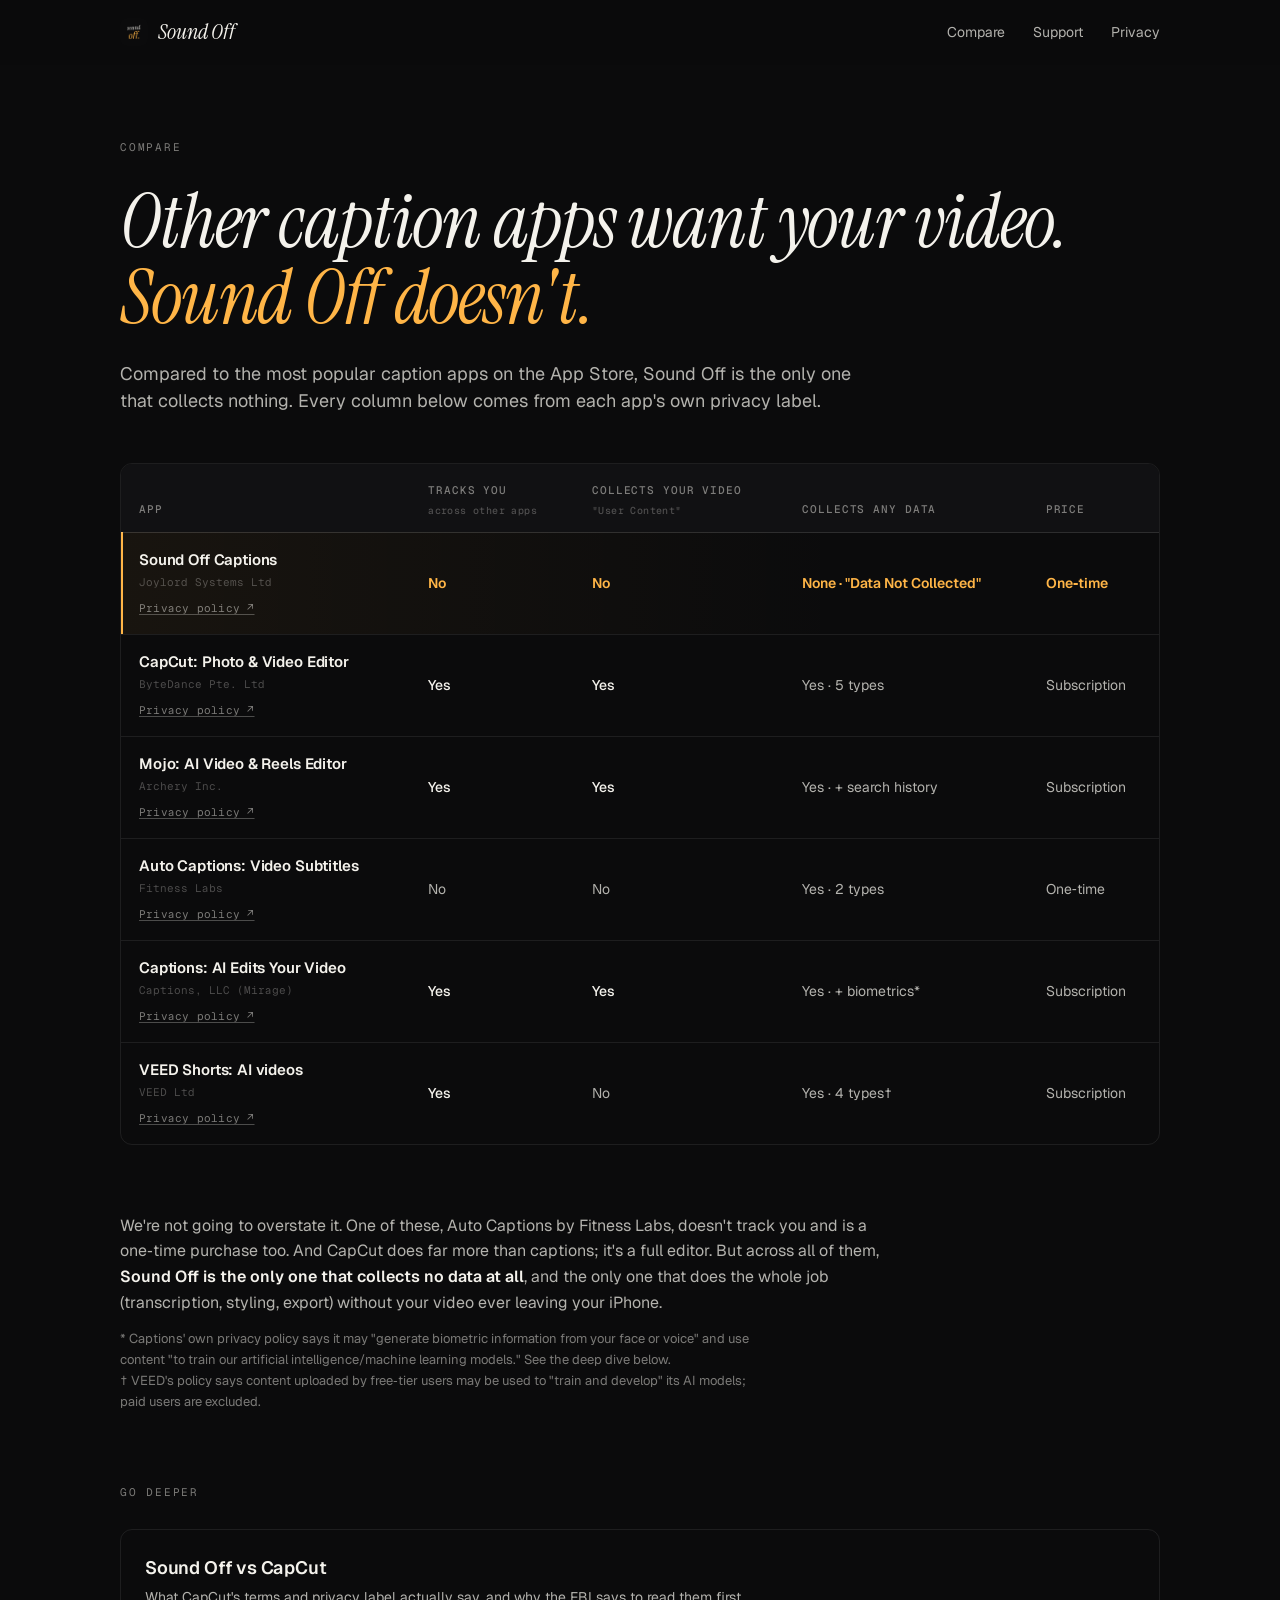
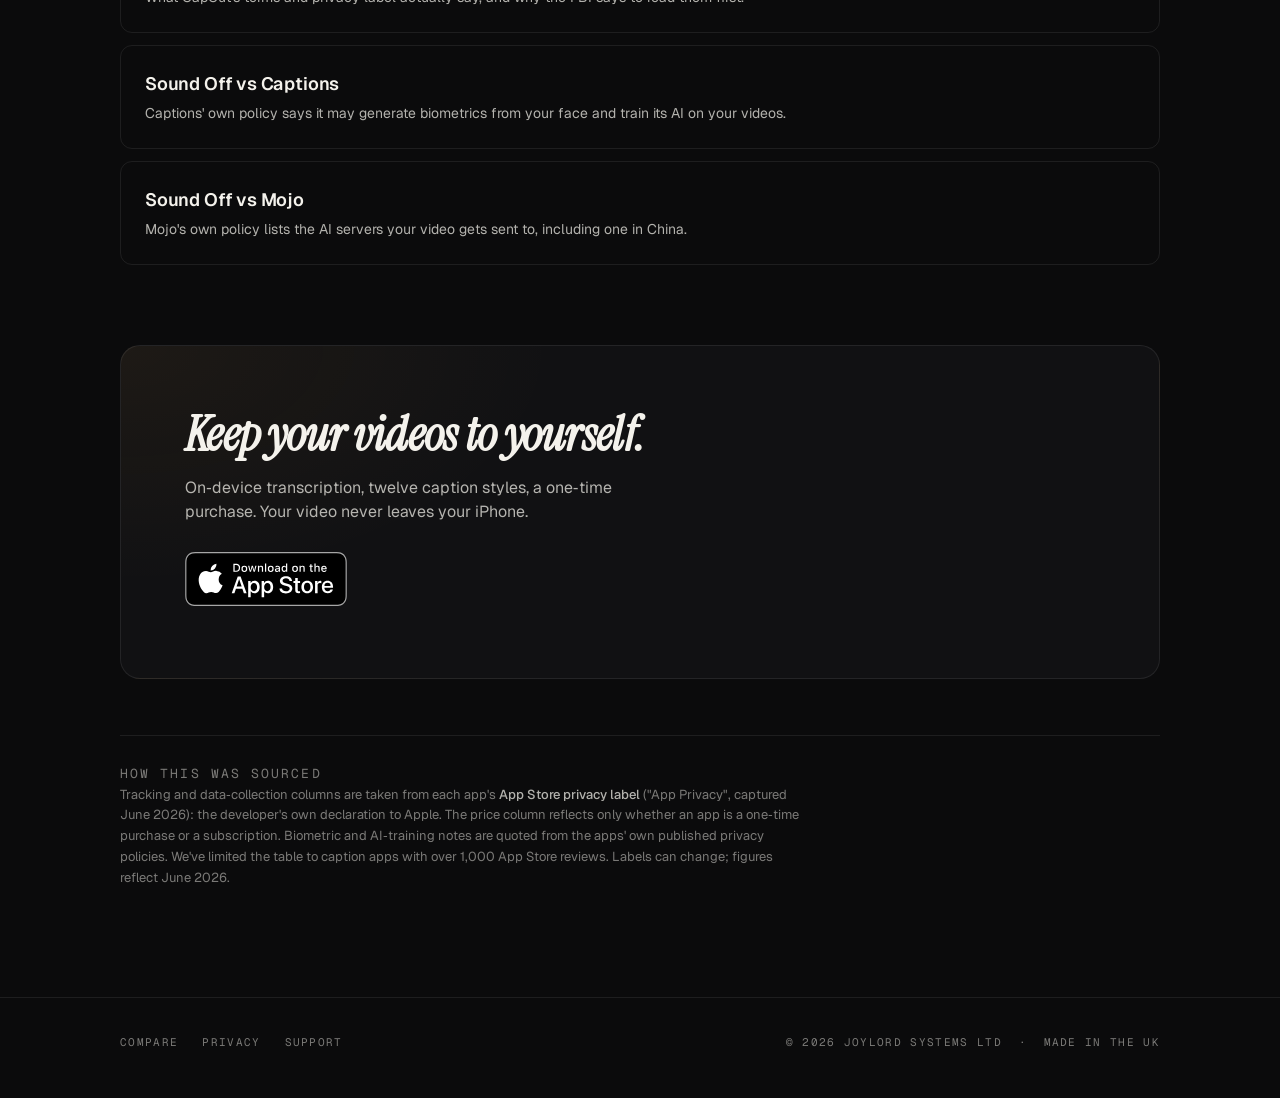
==== commit 4ada0f79: "✨ Add vs-Captions page, social share image, and CapCut ToS source link vs-captions.html: third head-" ====
--- a/compare.html
+++ b/compare.html
@@ -14,7 +14,10 @@
   <meta property="og:description" content="Most caption apps track you, collect your video, or train AI on your content. Sound Off collects nothing. Sourced from each app's own App Store privacy label." />
   <meta property="og:type" content="website" />
   <meta property="og:url" content="https://soundoffcaptions.app/compare.html" />
-  <meta name="twitter:card" content="summary" />
+  <meta property="og:image" content="https://soundoffcaptions.app/og.png" />
+  <meta property="og:image:width" content="1200" />
+  <meta property="og:image:height" content="630" />
+  <meta name="twitter:card" content="summary_large_image" />
 
   <link rel="preconnect" href="https://fonts.googleapis.com" />
   <link rel="preconnect" href="https://fonts.gstatic.com" crossorigin />
@@ -120,6 +123,10 @@
           <span class="cmp-link-title">Sound Off vs CapCut</span>
           <span class="cmp-link-sub">What CapCut's terms and privacy label actually say, and why the FBI says to read them first.</span>
         </a>
+        <a class="cmp-link-row" href="vs-captions.html">
+          <span class="cmp-link-title">Sound Off vs Captions</span>
+          <span class="cmp-link-sub">Captions' own policy says it may generate biometrics from your face and train its AI on your videos.</span>
+        </a>
         <a class="cmp-link-row" href="vs-mojo.html">
           <span class="cmp-link-title">Sound Off vs Mojo</span>
           <span class="cmp-link-sub">Mojo's own policy lists the AI servers your video gets sent to, including one in China.</span>
